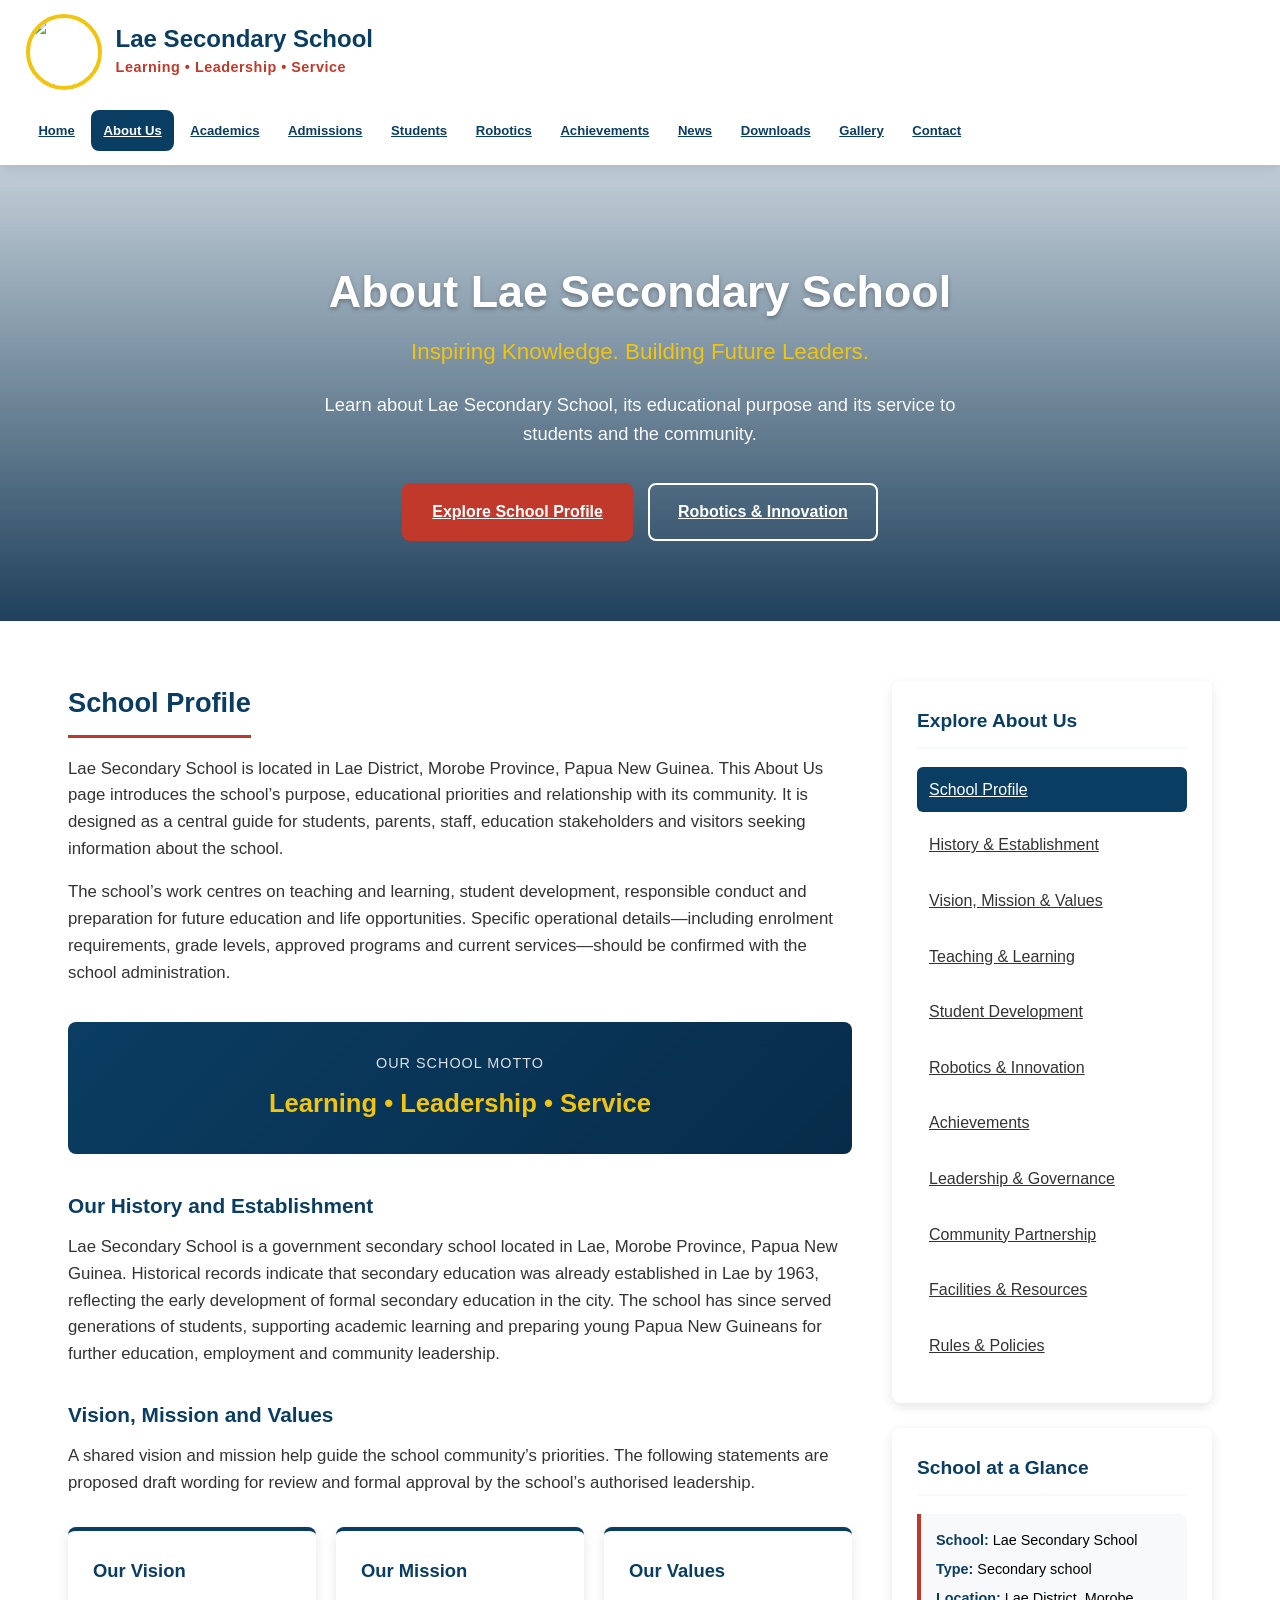
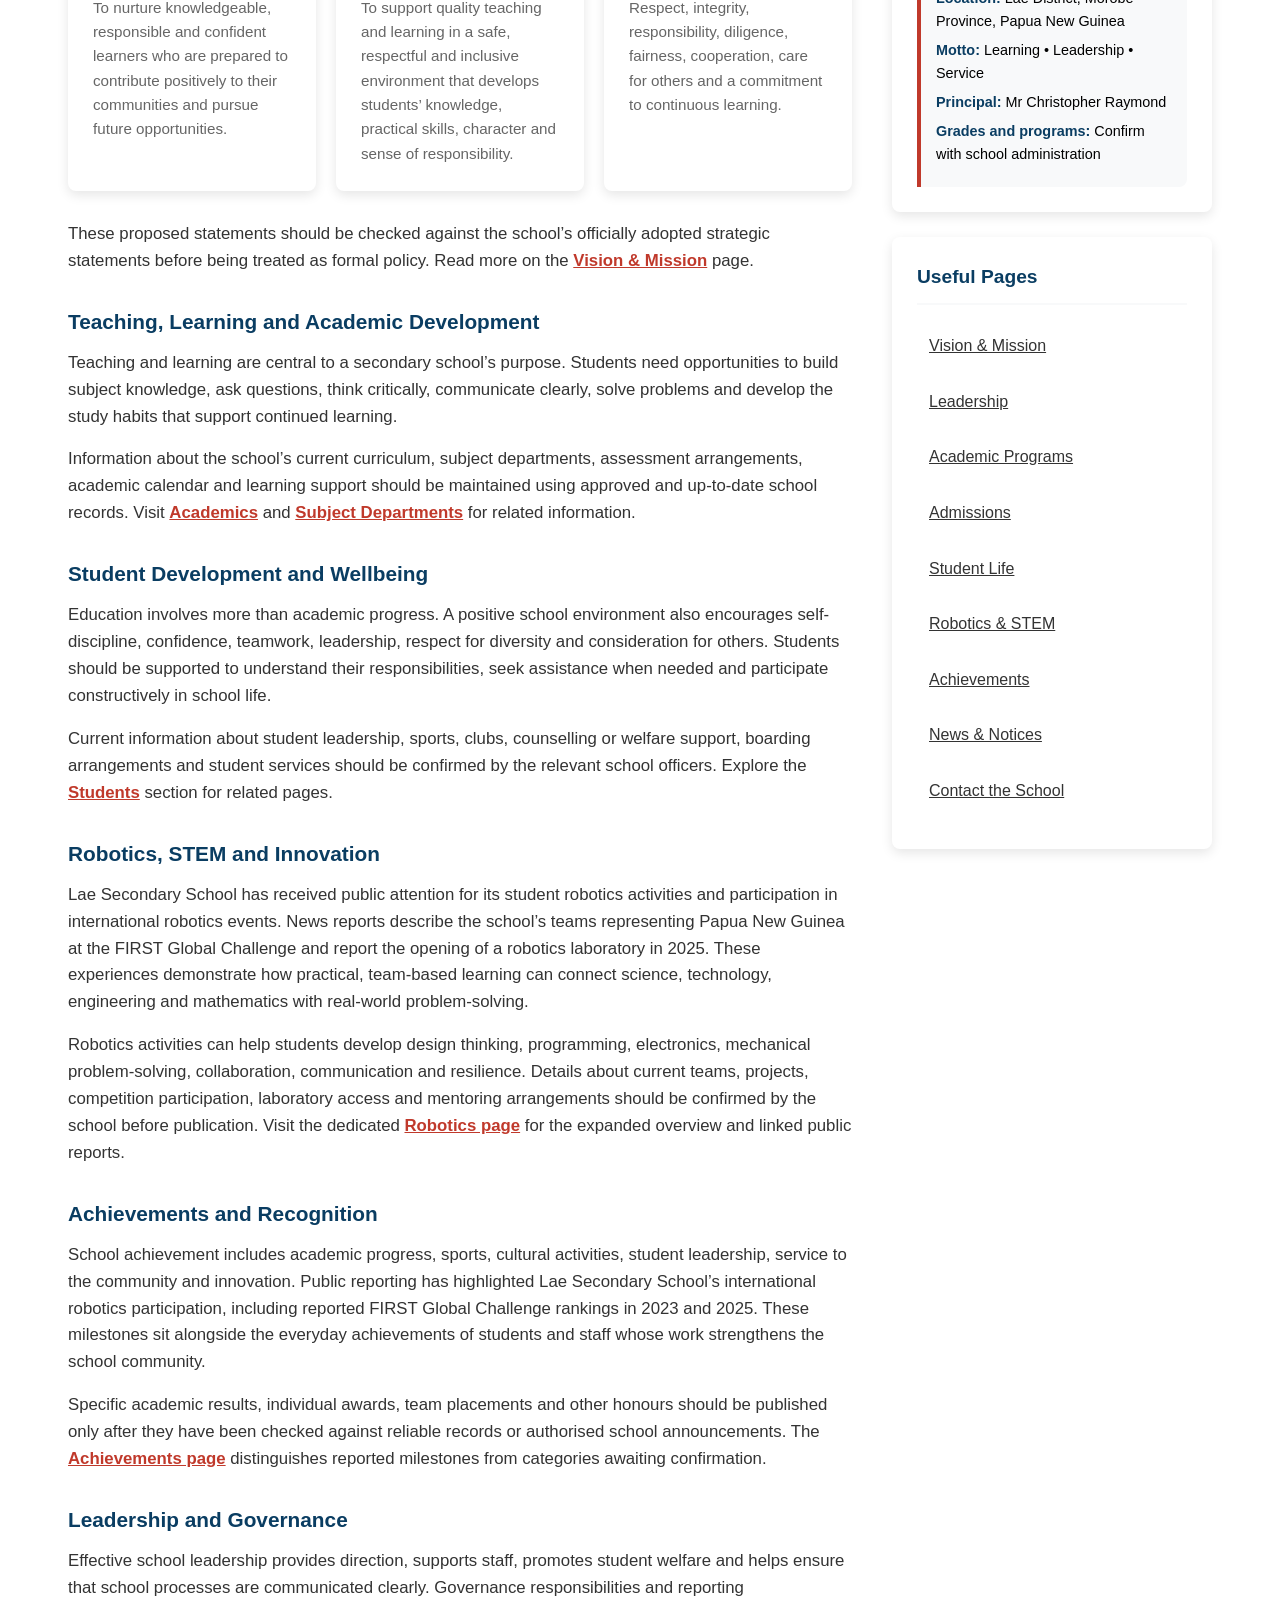
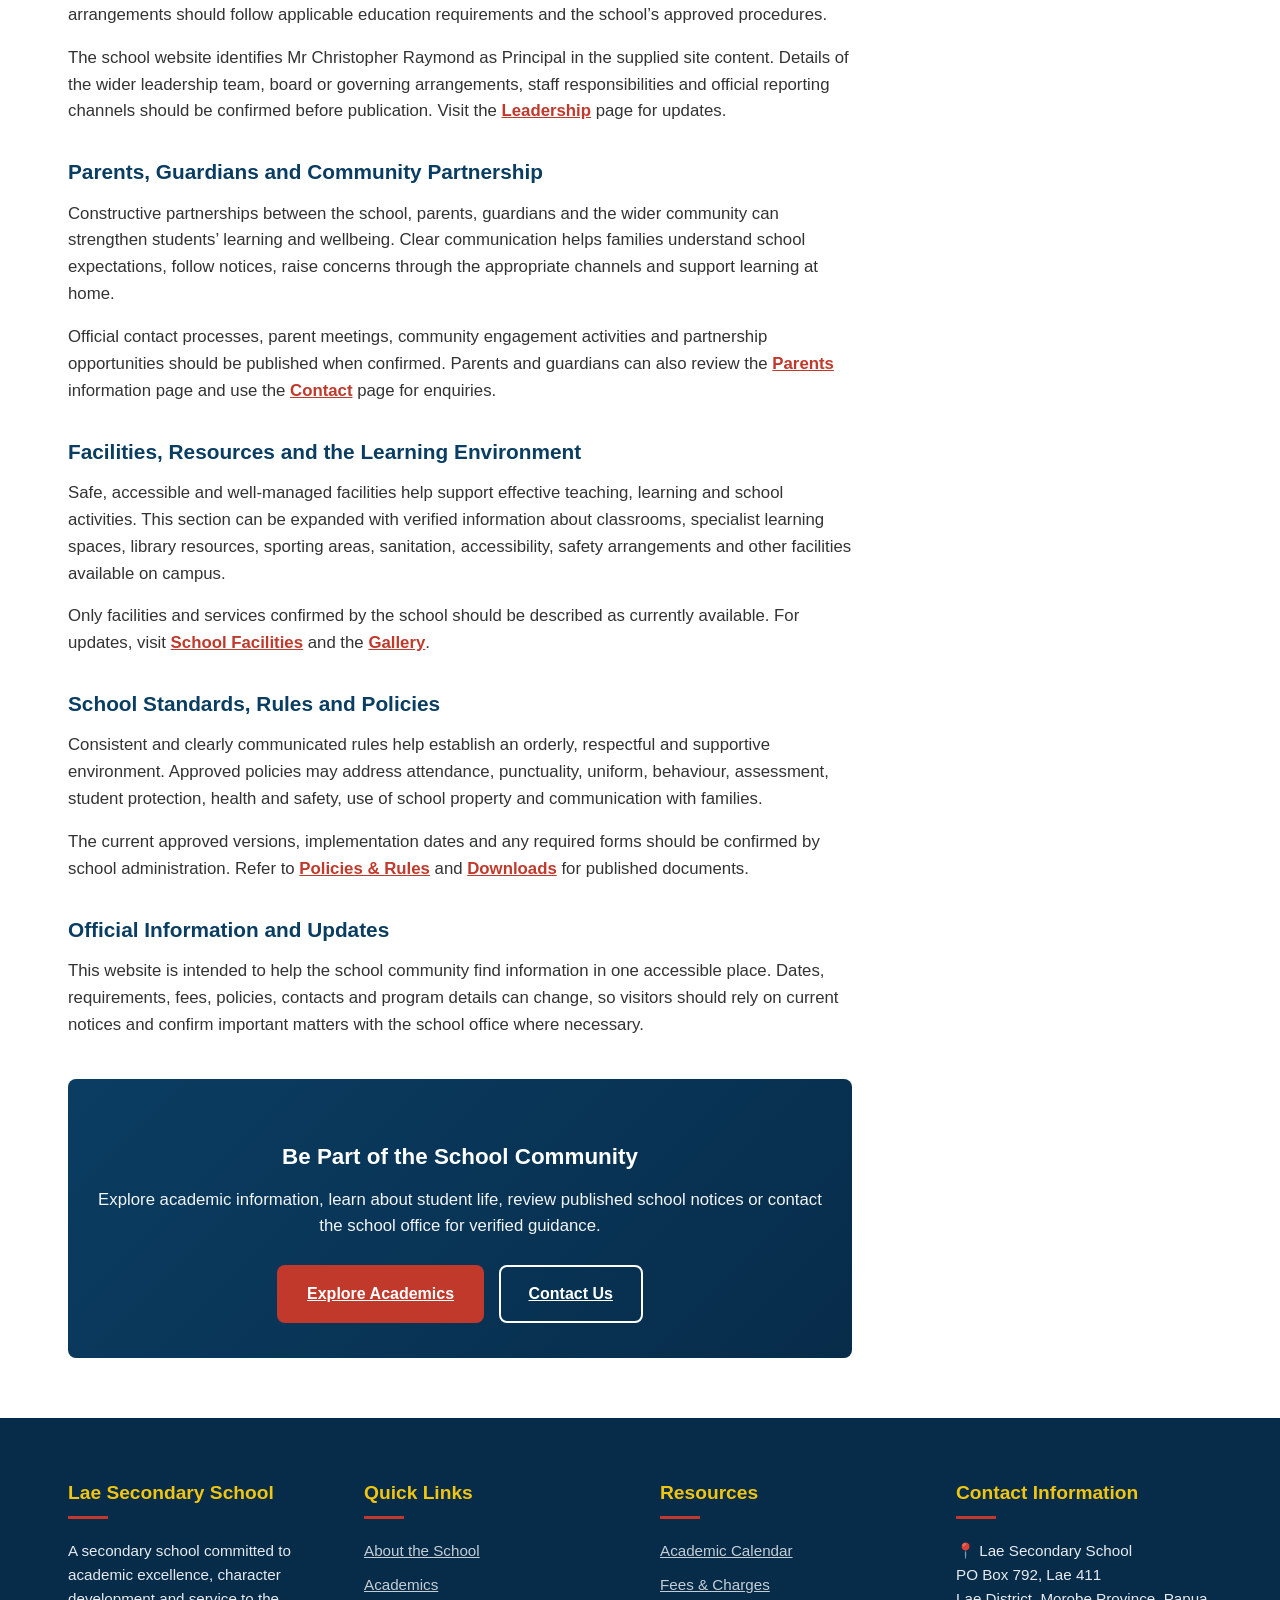
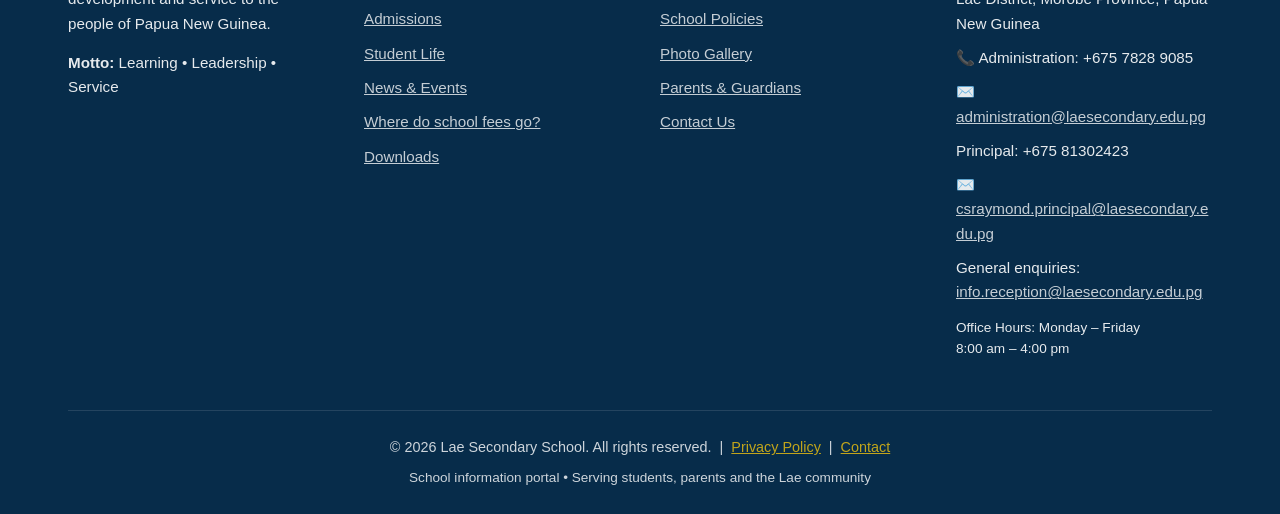
==== about.html @ d3fc158a "Add files via upload" ====
<!DOCTYPE html>
<html lang="en">
<head>
    <meta charset="UTF-8">
    <meta name="viewport" content="width=device-width, initial-scale=1.0">
    <meta name="description" content="Discover Lae Secondary School in Lae, Morobe Province, Papua New Guinea: its educational purpose, community, student development, robotics, achievements and future priorities.">
    <meta name="keywords" content="Lae Secondary School, school profile, Papua New Guinea, Morobe Province, robotics, STEM, achievements, education">
    <meta name="author" content="Lae Secondary School">
     <!-- Make the page fit Android phones and tablets -->
    

    <!-- Browser compatibility -->
    <meta http-equiv="X-UA-Compatible" content="IE=edge">

    <title>About Us | Lae Secondary School</title>
    
    <link rel="icon" href="images/school-logo.png" type="image/x-icon">
    
    <style>
        /* ===== CSS RESET & BASE ===== */
        * {
            margin: 0;
            padding: 0;
            box-sizing: border-box;
        }

        :root {
            --primary: #0a3d62;       /* Deep navy blue */
            --primary-dark: #072c4a;
            --secondary: #c0392b;     /* Strong red accent */
            --accent: #f1c40f;        /* Gold */
            --light: #f8f9fa;
            --dark: #1a1a1a;
            --text: #333333;
            --text-light: #666666;
            --white: #ffffff;
            --shadow: 0 4px 12px rgba(0, 0, 0, 0.1);
            --radius: 8px;
            --transition: all 0.3s ease;
        }
        
        
        
/* Make sizing predictable */
* {
    box-sizing: border-box;
}

/* Ensure the website fits the screen */
body {
    margin: 0;
    font-family: Arial, sans-serif;
    line-height: 1.6;
    width: 100%;
}

/* Make images fit their containers */
img {
    max-width: 100%;
    height: auto;
}

/* Make the main content responsive */
.container {
    width: 100%;
    max-width: 1200px;
    margin: 0 auto;
    padding: 0 20px;
}

/* Android phones and smaller screens */
@media screen and (max-width: 768px) {
    .container {
        padding: 0 15px;
    }

    h1 {
        font-size: 1.6rem;
    }

    .content-grid {
        grid-template-columns: 1fr;
    }

    img {
        max-width: 100%;
        height: auto;
    }
}

        .container {
            width: 100%;
            max-width: 1500px;
            margin: 0 auto;
            padding: 0 100px;
        }

        /* ===== HEADER ===== */
        .top-bar {
            background-color: var(--primary-dark);
            color: var(--white);
            font-size: 0.85rem;
            padding: 8px 0;
        }

        .top-bar .container {
            display: flex;
            justify-content: space-between;
            align-items: center;
            flex-wrap: wrap;
            gap: 10px;
        }

        .top-bar a {
            color: var(--white);
            opacity: 0.9;
        }

        .top-bar a:hover {
            opacity: 1;
            color: var(--accent);
        }

        .header {
            background-color: var(--white);
            box-shadow: var(--shadow);
            position: sticky;
            top: 0;
            z-index: 1000;
        }

        .header-main {
            display: flex;
            justify-content: space-between;
            align-items: center;
            padding: 15px 0;
            gap: 20px;
        }

        .logo-area {
            display: flex;
            align-items: center;
            gap: 20px;
        }

        .logo-placeholder {
            width: 90px;
            height: 70px;
            background: linear-gradient(100deg, var(--primary), var(--primary-light));
            border-radius: 80%;
            display: flex;
            align-items: center;
            justify-content: center;
            color: var(--white);
            font-weight: bold;
            font-size: 1.0rem;
            border: 4px solid var(--accent);
            flex-shrink: 5;
        }

        .school-identity h1 {
            font-size: 1.5rem;
            color: var(--primary);
            line-height: 1.2;
            margin-bottom: 2px;
        }

        .school-identity .motto {
            font-size: 0.9rem;
            color: var(--secondary);
            font-weight: 600;
            letter-spacing: 0.5px;
        }
        
        
                /* ===== LOGO ===== */  
        
        .logo-placeholder {
            width: 100px;
            height: 100px;
            display: flex;
            align-items: center;
            justify-content: center;
            flex-shrink: 0;
            overflow: hidden;
        }

        .school-logo {
            width: 100%;
            height: 100%;
            object-fit: contain;
            display: block;
        }


        /* ===== NAVIGATION ===== */
        .nav-toggle {
            display: none;
            background: none;
            border: none;
            font-size: 1.8rem;
            color: var(--primary);
            cursor: pointer;
        }

        .main-nav ul {
            display: flex;
            list-style: none;
            gap: 5px;
        }

        .main-nav > ul > li {
            position: relative;
        }

        .main-nav > ul > li > a {
            display: block;
            padding: 12px 16px;
            font-weight: 600;
            color: var(--primary);
            border-radius: var(--radius);
            font-size: 0.95rem;
        }

        .main-nav > ul > li > a:hover,
        .main-nav > ul > li > a.active {
            background-color: var(--primary);
            color: var(--white);
        }

        .main-nav .dropdown {
            position: absolute;
            top: 100%;
            left: 0;
            background: var(--white);
            min-width: 220px;
            box-shadow: var(--shadow);
            border-radius: var(--radius);
            opacity: 0;
            visibility: hidden;
            transform: translateY(10px);
            transition: var(--transition);
            z-index: 100;
        }

        .main-nav li:hover > .dropdown {
            opacity: 1;
            visibility: visible;
            transform: translateY(0);
        }

        .dropdown a {
            display: block;
            padding: 12px 18px;
            color: var(--text);
            border-bottom: 1px solid #eee;
            font-size: 0.9rem;
        }

        .dropdown a:hover {
            background-color: var(--light);
            color: var(--primary);
            padding-left: 24px;
        }

        /* ===== HERO SECTION ===== */
        .hero {
            background: linear-gradient(rgba(10, 61, 98, 0.25), rgba(7, 44, 74, 0.9)), 
                        url('images/about-hero.png') center/cover no-repeat;
            color: var(--white);
            padding: 100px 0 80px;
            text-align: center;
            position: relative;
            overflow: hidden; /* ensures safe area for children */
        }

        .hero-content {
            max-width: 850px;
            margin: 0 auto;
            position: relative;
            z-index: 2; /* so text & buttons are always above the fixed image */
        }

        .hero h2 {
            font-size: 2.8rem;
            margin-bottom: 15px;
            line-height: 1.2;
            text-shadow: 0 2px 4px rgba(0,0,0,0.3);
        }

        .hero .tagline {
            font-size: 1.4rem;
            margin-bottom: 20px;
            color: var(--accent);
            font-weight: 500;
        }
        .hero p {
            font-size: 1.15rem;
            margin-bottom: 35px;
            opacity: 0.95;
            max-width: 700px;
            margin-left: auto;
            margin-right: auto;
        }

        .hero-buttons {
            display: flex;
            gap: 15px;
            justify-content: center;
            flex-wrap: wrap;
        }

        .btn {
            display: inline-block;
            padding: 14px 28px;
            border-radius: var(--radius);
            font-weight: 600;
            font-size: 1rem;
            transition: var(--transition);
            border: 2px solid transparent;
        }

        .btn-primary {
            background-color: var(--secondary);
            color: var(--white);
        }

        .btn-primary:hover {
            background-color: #a93226;
            transform: translateY(-2px);
            box-shadow: 0 6px 15px rgba(192, 57, 43, 0.3);
        }


        .btn-outline {
            background-color: transparent;
            border-color: var(--white);
            color: var(--white);
        }

        .btn-outline:hover {
            background-color: var(--white);
            color: var(--primary);
        }


        /* ===== MAIN CONTENT ===== */
        .main-content {
            padding: 60px 0;
        }

        .content-grid {
            display: grid;
            grid-template-columns: 1fr 320px;
            gap: 40px;
            align-items: start;
        }

        .content-area h2 {
            color: var(--primary);
            font-size: 1.7rem;
            margin-bottom: 18px;
            padding-bottom: 10px;
            border-bottom: 3px solid var(--secondary);
            display: inline-block;
        }

        .content-area h3 {
            color: var(--primary);
            font-size: 1.3rem;
            margin: 30px 0 12px;
        }

        .content-area p {
            margin-bottom: 16px;
            color: var(--text);
            font-size: 1.05rem;
        }

        .content-area ul {
            margin: 15px 0 20px 25px;
        }

        .content-area li {
            margin-bottom: 8px;
            color: var(--text);
        }

        /* Identity Cards */
        .identity-grid {
            display: grid;
            grid-template-columns: repeat(auto-fit, minmax(240px, 1fr));
            gap: 20px;
            margin: 30px 0;
        }

        .identity-card {
            background: var(--white);
            border-radius: var(--radius);
            padding: 25px;
            box-shadow: var(--shadow);
            border-top: 4px solid var(--primary);
            transition: var(--transition);
        }

        .identity-card:hover {
            transform: translateY(-5px);
            box-shadow: 0 8px 20px rgba(0,0,0,0.12);
        }

        .identity-card h4 {
            color: var(--primary);
            font-size: 1.15rem;
            margin-bottom: 10px;
        }

        .identity-card p {
            font-size: 0.95rem;
            color: var(--text-light);
            margin-bottom: 0;
        }

        /* Motto Banner */
        .motto-banner {
            background: linear-gradient(135deg, var(--primary), var(--primary-dark));
            color: var(--white);
            padding: 30px;
            border-radius: var(--radius);
            text-align: center;
            margin: 35px 0;
        }

        .motto-banner .label {
            font-size: 0.9rem;
            opacity: 0.85;
            margin-bottom: 8px;
            text-transform: uppercase;
            letter-spacing: 1px;
        }

        .motto-banner .motto-text {
            font-size: 1.6rem;
            font-weight: 700;
            color: var(--accent);
        }

        /* Sidebar */
        .sidebar {
            position: sticky;
            top: 120px;
        }

        .sidebar-card {
            background: var(--white);
            border-radius: var(--radius);
            padding: 25px;
            box-shadow: var(--shadow);
            margin-bottom: 25px;
        }

        .sidebar-card h3 {
            color: var(--primary);
            font-size: 1.2rem;
            margin-bottom: 18px;
            padding-bottom: 10px;
            border-bottom: 2px solid var(--light);
        }

        .sidebar-card ul {
            list-style: none;
        }

        .sidebar-card li {
            margin-bottom: 10px;
        }

        .sidebar-card a {
            display: block;
            padding: 10px 12px;
            border-radius: 6px;
            color: var(--text);
            font-weight: 500;
            transition: var(--transition);
        }

        .sidebar-card a:hover,
        .sidebar-card a.active {
            background-color: var(--primary);
            color: var(--white);
        }

        .quick-info {
            background: var(--light);
            border-left: 4px solid var(--secondary);
            padding: 15px;
            margin-top: 15px;
            border-radius: 0 var(--radius) var(--radius) 0;
        }

        .quick-info p {
            font-size: 0.9rem;
            margin-bottom: 6px;
        }

        .quick-info strong {
            color: var(--primary);
        }

        /* CTA Box */
        .cta-box {
            background: linear-gradient(135deg, var(--primary), var(--primary-dark));
            color: var(--white);
            padding: 30px;
            border-radius: var(--radius);
            text-align: center;
            margin-top: 40px;
        }

        .cta-box h3 {
            color: var(--white);
            margin-bottom: 12px;
            font-size: 1.4rem;
        }

        .cta-box p {
            opacity: 0.95;
            color: white;
            margin-bottom: 20px;
        }



 /* ===== FOOTER ===== */
        .footer {
            background-color: var(--primary-dark);
            color: var(--white);
            padding: 60px 0 25px;
        }

        .footer-grid {
            display: grid;
            grid-template-columns: repeat(auto-fit, minmax(220px, 1fr));
            gap: 40px;
            margin-bottom: 40px;
        }

        .footer-col h3 {
            font-size: 1.2rem;
            margin-bottom: 20px;
            color: var(--accent);
            position: relative;
            padding-bottom: 10px;
        }

        .footer-col h3::after {
            content: '';
            position: absolute;
            left: 0;
            bottom: 0;
            width: 40px;
            height: 3px;
            background-color: var(--secondary);
        }

        .footer-col p, .footer-col li {
            font-size: 0.95rem;
            opacity: 0.9;
            margin-bottom: 10px;
        }

        .footer-col ul {
            list-style: none;
        }

        .footer-col a {
            color: var(--white);
            opacity: 0.85;
        }

        .footer-col a:hover {
            opacity: 1;
            color: var(--accent);
            padding-left: 5px;
        }

        .footer-bottom {
            border-top: 1px solid rgba(255,255,255,0.15);
            padding-top: 25px;
            text-align: center;
            font-size: 0.9rem;
            opacity: 0.8;
        }

        .footer-bottom a {
            color: var(--accent);
        }

        /* ===== RESPONSIVE ===== */
        @media (max-width: 992px) {
            .announcements-grid {
                grid-template-columns: 1fr;
            }

            .principal-content {
                grid-template-columns: 1fr;
                text-align: center;
            }

            .principal-photo {
                margin-bottom: 20px;
            }
        }

@media (max-width: 768px) {
            .nav-toggle {
                display: block;
            }

            .main-nav {
                display: none;
                width: 100%;
                position: absolute;
                top: 100%;
                left: 0;
                background: var(--white);
                padding: 15px;
            }

            .main-nav.active {
                display: block;
            }

            .main-nav ul {
                flex-direction: column;
                gap: 0;
            }

            .main-nav > ul > li > a {
                padding: 14px 15px;
                border-bottom: 1px solid #eee;
            }

            .main-nav .dropdown {
                position: static;
                opacity: 1;
                visibility: visible;
                transform: none;
                box-shadow: none;
                display: none;
                background: #f8f9fa;
            }

            .main-nav li.open > .dropdown {
                display: block;
            }

            .header-main {
                flex-wrap: wrap;
            }

            .hero h2 {
                font-size: 2rem;
            }

            .hero .tagline {
                font-size: 1.15rem;
            }

            .school-identity h1 {
                font-size: 1.2rem;
            }
        }

        @media (max-width: 480px) {
            .hero {
                padding: 70px 0 50px;
            }

            .hero h2 {
                font-size: 1.7rem;
            }

            .btn {
                width: 100%;
                text-align: center;
            }

            .logo-placeholder {
                width: 55px;
                height: 55px;
                font-size: 1.1rem;
            }
        }


        /* ===== RESPONSIVE LAYOUT REFINEMENTS ===== */

        .container {
            width: min(100%, 1200px);
            max-width: 1200px;
            padding-left: clamp(14px, 3vw, 28px);
            padding-right: clamp(14px, 3vw, 28px);
        }
        .header-main {
            width: min(100%, 1500px);
            margin: 0 auto;
            padding: 14px clamp(14px, 2vw, 28px);
            flex-wrap: wrap;
            align-items: center;
            position: relative;
        }
        .logo-area {
            min-width: 0;
            flex: 0 1 auto;
            gap: 14px;
        }
        .logo-placeholder {
            width: 76px;
            height: 76px;
            border-radius: 50%;
            flex: 0 0 76px;
        }
        .school-logo {
            width: 100%;
            height: 100%;
            object-fit: contain;
        }
        .school-identity {
            min-width: 0;
        }
        .school-identity h1 {
            font-size: clamp(1.15rem, 2vw, 1.5rem);
            overflow-wrap: normal;
        }
        .main-nav {
            min-width: 0;
            max-width: 100%;
        }
        .main-nav > ul {
            display: flex;
            flex-wrap: wrap;
            justify-content: flex-end;
            align-items: center;
            gap: 3px;
        }
        .main-nav > ul > li > a {
            padding: 10px clamp(8px, 1vw, 13px);
            font-size: clamp(.82rem, .95vw, .95rem);
            white-space: normal;
            text-align: center;
        }
        .main-nav .dropdown {
            min-width: 210px;
            max-width: min(280px, 90vw);
        }
        .dropdown a {
            overflow-wrap: break-word;
        }
        .hero h2 {
            font-size: clamp(1.75rem, 4vw, 2.8rem);
        }
        .hero .tagline {
            font-size: clamp(1.05rem, 2.2vw, 1.4rem);
        }
        .announcements-grid {
            min-width: 0;
            grid-template-columns: minmax(0, 2fr) minmax(260px, 1fr);
        }
        .news-card, .sidebar-notices, .feature-card, .notice-item,
        .principal-content, .footer-col {
            min-width: 0;
        }
        .principal-teaser .principal-content {
            width: 100%;
            height: auto;
            padding: clamp(22px, 4vw, 40px);
        }
        .principal-teaser .principal-placeholder {
            width: clamp(170px, 24vw, 280px);
            height: clamp(170px, 24vw, 280px);
            max-width: 80vw;
            max-height: 80vw;
        }
        .principal-teaser .principal-text p {
            font-style: normal;
            line-height: 1.75;
        }
        .footer-grid {
            grid-template-columns: repeat(auto-fit, minmax(min(100%, 230px), 1fr));
            gap: clamp(24px, 4vw, 40px);
        }
        .footer a, .top-bar a {
            overflow-wrap: anywhere;
        }
        @media (max-width: 1100px) {
            .header-main {
                justify-content: space-between;
            }
            .main-nav {
                flex: 1 0 100%;
                width: 100%;
            }
            .main-nav > ul {
                justify-content: center;
            }
            .announcements-grid {
                grid-template-columns: minmax(0, 1fr);
            }
        }
        @media (max-width: 768px) {
            .top-bar .container {
                justify-content: center;
                text-align: center;
            }
            .header-main {
                flex-wrap: wrap;
                gap: 10px;
            }
            .logo-area {
                flex: 1 1 auto;
                max-width: calc(100% - 54px);
            }
            .logo-placeholder {
                width: 58px;
                height: 58px;
                flex-basis: 58px;
            }
            .school-identity h1 {
                font-size: clamp(1rem, 4vw, 1.25rem);
            }
            .school-identity .motto {
                font-size: .78rem;
                letter-spacing: .2px;
            }
            .nav-toggle {
                display: inline-flex;
                align-items: center;
                justify-content: center;
                min-width: 44px;
                min-height: 44px;
                padding: 6px 10px;
                border: 1px solid #d8e0e8;
                border-radius: 8px;
                background: #fff;
                flex: 0 0 auto;
            }
            .main-nav {
                display: none;
                position: static;
                flex: 1 0 100%;
                width: 100%;
                max-width: 100%;
                padding: 8px 0 0;
                box-shadow: none;
                background: transparent;
            }
            .main-nav.active {
                display: block;
            }
            .main-nav > ul {
                display: flex;
                flex-direction: column;
                align-items: stretch;
                gap: 3px;
                width: 100%;
            }
            .main-nav > ul > li {
                width: 100%;
            }
            .main-nav > ul > li > a {
                width: 100%;
                text-align: left;
                padding: 12px 14px;
                font-size: .96rem;
                border-radius: 6px;
            }
            .main-nav .dropdown {
                position: static;
                display: none;
                width: 100%;
                min-width: 0;
                max-width: 100%;
                opacity: 1;
                visibility: visible;
                transform: none;
                box-shadow: none;
                border-radius: 6px;
                margin: 2px 0 8px;
                padding-left: 12px;
                overflow: visible;
            }
            .main-nav li.open > .dropdown {
                display: block;
            }
            .dropdown a {
                padding: 10px 14px;
                white-space: normal;
            }
            .hero {
                padding: 64px 0 52px;
            }
            .hero p {
                font-size: 1rem;
            }
            .features, .announcements, .principal-teaser {
                padding: 48px 0;
            }
            .features-grid {
                grid-template-columns: repeat(auto-fit, minmax(min(100%, 230px), 1fr));
            }
            .principal-teaser .principal-content {
                gap: 22px;
            }
            .cta {
                padding: 46px 0;
            }
            .footer {
                padding: 44px 0 22px;
            }
        }
        @media (max-width: 480px) {
            .container {
                padding-left: 14px;
                padding-right: 14px;
            }
            .top-bar {
                font-size: .78rem;
            }
            .top-bar .container > div {
                max-width: 100%;
            }
            .school-identity h1 {
                font-size: 1rem;
            }
            .school-identity .motto {
                font-size: .72rem;
            }
            .hero h2 {
                font-size: 1.75rem;
            }
            .hero-buttons {
                flex-direction: column;
                align-items: stretch;
            }
            .hero-buttons .btn {
                width: 100%;
                text-align: center;
            }
            .section-title h2, .cta h2 {
                font-size: 1.65rem;
            }
            .news-content {
                padding: 20px;
            }
            .principal-teaser .principal-content {
                padding: 20px 16px;
            }
            .principal-teaser .principal-placeholder {
                width: min(220px, 68vw);
                height: min(220px, 68vw);
            }
            .footer-grid {
                grid-template-columns: 1fr;
            }
        }
        @media (prefers-reduced-motion: reduce) {
            *, *::before, *::after {
                scroll-behavior: auto !important;
                transition-duration: .01ms !important;
                animation-duration: .01ms !important;
                animation-iteration-count: 1 !important;
            }
        }


        /* About page refinements */
        .content-area h3[id] { scroll-margin-top: 125px; }
        .content-area a { overflow-wrap: anywhere; }
        .content-area .identity-card { min-width: 0; }
        .content-area .cta-box .btn { margin: 5px; }
        @media (max-width: 768px) {
            .content-grid { grid-template-columns: minmax(0, 1fr); }
            .sidebar { position: static; }
            .content-area h2 { font-size: 1.5rem; }
            .content-area p { font-size: 1rem; }
        }
    </style>
</head>
<body>



    <!-- HEADER -->
    <header class="header">
        <div class="header-main">
            <div class="logo-area">
                <div class="logo-placeholder">
                    <img src="images/school-logo.png"
                         alt="Lae Secondary School Logo"
                         class="school-logo">
                </div>

                <div class="school-identity">
                    <h1>Lae Secondary School</h1>
                    <div class="motto">Learning • Leadership • Service</div>
                </div>
            </div>

            <button class="nav-toggle" aria-label="Toggle navigation" onclick="toggleNav()">☰</button>

            <nav class="main-nav" id="mainNav">
                <ul>
                    <li><a href="index.html">Home</a></li>
                    <li>
                        <a href="about.html" class="active">About Us</a>
                        <div class="dropdown">
                            <a href="about.html">School Profile</a>
                            <a href="vision-mission.html">Vision & Mission</a>
                            <a href="leadership.html">Leadership</a>
                            <a href="policies.html">Policies & Rules</a>
                        </div>
                    </li>
                    <li>
                        <a href="academics.html">Academics</a>
                        <div class="dropdown">
                            <a href="academics.html">Programs Overview</a>
                            <a href="departments.html">Subject Departments</a>
                            <a href="academic-calendar.html">Academic Calendar</a>
                            <a href="timetable.html">Timetables</a>
                        </div>
                    </li>
                    <li>
                        <a href="admissions.html">Admissions</a>
                        <div class="dropdown">
                            <a href="admissions.html">How to Apply</a>
                            <a href="application.html">Application Form</a>
                            <a href="fees.html">Fees & Charges</a>
                        </div>
                    </li>
                    <li>
                        <a href="students.html">Students</a>
                        <div class="dropdown">
                            <a href="students.html">Student Life</a>
                            <a href="student-leadership.html">Student Leadership</a>
                            <a href="sports.html">Sports & Clubs</a>
                            <a href="boarding.html">Boarding</a>
                        </div>
                    </li>
                    <li><a href="robotics.html">Robotics</a></li>
                    <li><a href="achievements.html">Achievements</a></li>
                    <li><a href="news.html">News</a></li>
                    <li><a href="downloads.html">Downloads</a></li>
                    <li><a href="gallery.html">Gallery</a></li>
                    <li><a href="contact.html">Contact</a></li>
                </ul>
            </nav>
        </div>
    </header>
    
    
        <!-- HERO SECTION -->
    <section class="hero">
        <div class="container">
            <div class="hero-content">
                <h2>About Lae Secondary School</h2>
                <div class="tagline">Inspiring Knowledge. Building Future Leaders.</div>
                <p>
                    Learn about Lae Secondary School, its educational purpose and its service to students and the community.
                </p>
                <div class="hero-buttons">
                    <a href="profile.html" class="btn btn-primary">Explore School Profile</a>
                    <a href="laesecondary-robotics.html" class="btn btn-outline">Robotics &amp; Innovation</a>
                </div>
            </div>
        </div>
    </section>


    <!-- MAIN CONTENT -->
    <section class="main-content" id="school-profile">
        <div class="container">
            <div class="content-grid">
                <div class="content-area">
                    <h2>School Profile</h2>
                    <p>Lae Secondary School is located in Lae District, Morobe Province, Papua New Guinea. This About Us page introduces the school’s purpose, educational priorities and relationship with its community. It is designed as a central guide for students, parents, staff, education stakeholders and visitors seeking information about the school.</p>
                    <p>The school’s work centres on teaching and learning, student development, responsible conduct and preparation for future education and life opportunities. Specific operational details—including enrolment requirements, grade levels, approved programs and current services—should be confirmed with the school administration.</p>

                    <div class="motto-banner">
                        <div class="label">Our School Motto</div>
                        <div class="motto-text">Learning • Leadership • Service</div>
                    </div>

                    <h3 id="history">Our History and Establishment</h3>
                    <p>Lae Secondary School is a government secondary school located in Lae, Morobe Province, Papua New Guinea. Historical records indicate that secondary education was already established in Lae by 1963, reflecting the early development of formal secondary education in the city. The school has since served generations of students, supporting academic learning and preparing young Papua New Guineans for further education, employment and community leadership.</p>

                    <h3 id="vision">Vision, Mission and Values</h3>
                    <p>A shared vision and mission help guide the school community’s priorities. The following statements are proposed draft wording for review and formal approval by the school’s authorised leadership.</p>
                    <div class="identity-grid">
                        <div class="identity-card">
                            <h4>Our Vision</h4>
                            <p>To nurture knowledgeable, responsible and confident learners who are prepared to contribute positively to their communities and pursue future opportunities.</p>
                        </div>
                        <div class="identity-card">
                            <h4>Our Mission</h4>
                            <p>To support quality teaching and learning in a safe, respectful and inclusive environment that develops students’ knowledge, practical skills, character and sense of responsibility.</p>
                        </div>
                        <div class="identity-card">
                            <h4>Our Values</h4>
                            <p>Respect, integrity, responsibility, diligence, fairness, cooperation, care for others and a commitment to continuous learning.</p>
                        </div>
                    </div>
                    <p>These proposed statements should be checked against the school’s officially adopted strategic statements before being treated as formal policy. Read more on the <a href="vision-mission.html" style="color:var(--secondary);font-weight:600;">Vision &amp; Mission</a> page.</p>

                    <h3 id="learning">Teaching, Learning and Academic Development</h3>
                    <p>Teaching and learning are central to a secondary school’s purpose. Students need opportunities to build subject knowledge, ask questions, think critically, communicate clearly, solve problems and develop the study habits that support continued learning.</p>
                    <p>Information about the school’s current curriculum, subject departments, assessment arrangements, academic calendar and learning support should be maintained using approved and up-to-date school records. Visit <a href="academics.html" style="color:var(--secondary);font-weight:600;">Academics</a> and <a href="departments.html" style="color:var(--secondary);font-weight:600;">Subject Departments</a> for related information.</p>

                    <h3 id="students">Student Development and Wellbeing</h3>
                    <p>Education involves more than academic progress. A positive school environment also encourages self-discipline, confidence, teamwork, leadership, respect for diversity and consideration for others. Students should be supported to understand their responsibilities, seek assistance when needed and participate constructively in school life.</p>
                    <p>Current information about student leadership, sports, clubs, counselling or welfare support, boarding arrangements and student services should be confirmed by the relevant school officers. Explore the <a href="students.html" style="color:var(--secondary);font-weight:600;">Students</a> section for related pages.</p>

                    <h3 id="innovation">Robotics, STEM and Innovation</h3>
                    <p>Lae Secondary School has received public attention for its student robotics activities and participation in international robotics events. News reports describe the school’s teams representing Papua New Guinea at the FIRST Global Challenge and report the opening of a robotics laboratory in 2025. These experiences demonstrate how practical, team-based learning can connect science, technology, engineering and mathematics with real-world problem-solving.</p>
                    <p>Robotics activities can help students develop design thinking, programming, electronics, mechanical problem-solving, collaboration, communication and resilience. Details about current teams, projects, competition participation, laboratory access and mentoring arrangements should be confirmed by the school before publication. Visit the dedicated <a href="robotics.html" style="color:var(--secondary);font-weight:600;">Robotics page</a> for the expanded overview and linked public reports.</p>

                    <h3 id="achievements">Achievements and Recognition</h3>
                    <p>School achievement includes academic progress, sports, cultural activities, student leadership, service to the community and innovation. Public reporting has highlighted Lae Secondary School’s international robotics participation, including reported FIRST Global Challenge rankings in 2023 and 2025. These milestones sit alongside the everyday achievements of students and staff whose work strengthens the school community.</p>
                    <p>Specific academic results, individual awards, team placements and other honours should be published only after they have been checked against reliable records or authorised school announcements. The <a href="achievements.html" style="color:var(--secondary);font-weight:600;">Achievements page</a> distinguishes reported milestones from categories awaiting confirmation.</p>

                    <h3 id="leadership">Leadership and Governance</h3>
                    <p>Effective school leadership provides direction, supports staff, promotes student welfare and helps ensure that school processes are communicated clearly. Governance responsibilities and reporting arrangements should follow applicable education requirements and the school’s approved procedures.</p>
                    <p>The school website identifies Mr Christopher Raymond as Principal in the supplied site content. Details of the wider leadership team, board or governing arrangements, staff responsibilities and official reporting channels should be confirmed before publication. Visit the <a href="leadership.html" style="color:var(--secondary);font-weight:600;">Leadership</a> page for updates.</p>

                    <h3 id="community">Parents, Guardians and Community Partnership</h3>
                    <p>Constructive partnerships between the school, parents, guardians and the wider community can strengthen students’ learning and wellbeing. Clear communication helps families understand school expectations, follow notices, raise concerns through the appropriate channels and support learning at home.</p>
                    <p>Official contact processes, parent meetings, community engagement activities and partnership opportunities should be published when confirmed. Parents and guardians can also review the <a href="parents.html" style="color:var(--secondary);font-weight:600;">Parents</a> information page and use the <a href="contact.html" style="color:var(--secondary);font-weight:600;">Contact</a> page for enquiries.</p>

                    <h3 id="facilities">Facilities, Resources and the Learning Environment</h3>
                    <p>Safe, accessible and well-managed facilities help support effective teaching, learning and school activities. This section can be expanded with verified information about classrooms, specialist learning spaces, library resources, sporting areas, sanitation, accessibility, safety arrangements and other facilities available on campus.</p>
                    <p>Only facilities and services confirmed by the school should be described as currently available. For updates, visit <a href="facilities.html" style="color:var(--secondary);font-weight:600;">School Facilities</a> and the <a href="gallery.html" style="color:var(--secondary);font-weight:600;">Gallery</a>.</p>

                    <h3 id="policies">School Standards, Rules and Policies</h3>
                    <p>Consistent and clearly communicated rules help establish an orderly, respectful and supportive environment. Approved policies may address attendance, punctuality, uniform, behaviour, assessment, student protection, health and safety, use of school property and communication with families.</p>
                    <p>The current approved versions, implementation dates and any required forms should be confirmed by school administration. Refer to <a href="policies.html" style="color:var(--secondary);font-weight:600;">Policies &amp; Rules</a> and <a href="downloads.html" style="color:var(--secondary);font-weight:600;">Downloads</a> for published documents.</p>

                    <h3 id="information">Official Information and Updates</h3>
                    <p>This website is intended to help the school community find information in one accessible place. Dates, requirements, fees, policies, contacts and program details can change, so visitors should rely on current notices and confirm important matters with the school office where necessary.</p>

                    <div class="cta-box">
                        <h3>Be Part of the School Community</h3>
                        <p>Explore academic information, learn about student life, review published school notices or contact the school office for verified guidance.</p>
                        <a href="academics.html" class="btn btn-primary">Explore Academics</a>
                        <a href="contact.html" class="btn btn-outline">Contact Us</a>
                    </div>
                </div>

                <aside class="sidebar">
                    <div class="sidebar-card">
                        <h3>Explore About Us</h3>
                        <ul>
                            <li><a href="profile.html" class="active">School Profile</a></li>
                            <li><a href="history.html">History &amp; Establishment</a></li>
                            <li><a href="vision-mission.html">Vision, Mission &amp; Values</a></li>
                            <li><a href="learning.html">Teaching &amp; Learning</a></li>
                            <li><a href="students.html">Student Development</a></li>
                            <li><a href="laesecondary-robotics.html">Robotics &amp; Innovation</a></li>
                            <li><a href="achievements.html">Achievements</a></li>
                            <li><a href="leadership.html">Leadership &amp; Governance</a></li>
                            <li><a href="community.html">Community Partnership</a></li>
                            <li><a href="facilities.html">Facilities &amp; Resources</a></li>
                            <li><a href="policies.html">Rules &amp; Policies</a></li>
                        </ul>
                    </div>
                    <div class="sidebar-card">
                        <h3>School at a Glance</h3>
                        <div class="quick-info">
                            <p><strong>School:</strong> Lae Secondary School</p>
                            <p><strong>Type:</strong> Secondary school</p>
                            <p><strong>Location:</strong> Lae District, Morobe Province, Papua New Guinea</p>
                            <p><strong>Motto:</strong> Learning • Leadership • Service</p>
                            <p><strong>Principal:</strong> Mr Christopher Raymond </p>
                            <p><strong>Grades and programs:</strong> Confirm with school administration</p>
                        </div>
                    </div>
                    <div class="sidebar-card">
                        <h3>Useful Pages</h3>
                        <ul>
                            <li><a href="vision-mission.html">Vision &amp; Mission</a></li>
                            <li><a href="leadership.html">Leadership</a></li>
                            <li><a href="academics.html">Academic Programs</a></li>
                            <li><a href="admissions.html">Admissions</a></li>
                            <li><a href="students.html">Student Life</a></li>
                            <li><a href="robotics.html">Robotics &amp; STEM</a></li>
                            <li><a href="achievements.html">Achievements</a></li>
                            <li><a href="news.html">News &amp; Notices</a></li>
                            <li><a href="contact.html">Contact the School</a></li>
                        </ul>
                    </div>
                </aside>
            </div>
        </div>
    </section>

    <!-- FOOTER -->
    <footer class="footer">
        <div class="container">
            <div class="footer-grid">
                <div class="footer-col">
                    <h3>Lae Secondary School</h3>
                    <p>
                        A secondary school committed to academic excellence, 
                        character development and service to the people of Papua New Guinea.
                    </p>
                    <p style="margin-top:15px;">
                        <strong>Motto:</strong> Learning • Leadership • Service
                    </p>
                </div>

                <div class="footer-col">
                    <h3>Quick Links</h3>
                    <ul>
                        <li><a href="about.html">About the School</a></li>
                        <li><a href="academics.html">Academics</a></li>
                        <li><a href="admissions.html">Admissions</a></li>
                        <li><a href="students.html">Student Life</a></li>
                        <li><a href="news.html">News & Events</a></li>
                        <li><a href="school-fee-purpose.html">Where do school fees go?</a></li>
                        <li><a href="downloads.html">Downloads</a></li>
                    </ul>
                </div>

                <div class="footer-col">
                    <h3>Resources</h3>
                    <ul>
                        <li><a href="academic-calendar.html">Academic Calendar</a></li>
                        <li><a href="fees.html">Fees & Charges</a></li>
                        <li><a href="policies.html">School Policies</a></li>
                        <li><a href="gallery.html">Photo Gallery</a></li>
                        <li><a href="parents.html">Parents & Guardians</a></li>
                        <li><a href="contact.html">Contact Us</a></li>
                    </ul>
                </div>

                <div class="footer-col">
                    <h3>Contact Information</h3>
                    <p>📍 Lae Secondary School<br>
                       PO Box 792, Lae 411<br>
                       Lae District, Morobe Province, Papua New Guinea</p>
                    <p>📞 Administration: +675 7828 9085</p>
                    <p>✉️ <a href="mailto:administration@laesecondary.edu.pg">administration@laesecondary.edu.pg</a></p>
                    <p>Principal: +675 81302423</p>
                    <p>✉️ <a href="mailto:csraymond.principal@laesecondary.edu.pg">csraymond.principal@laesecondary.edu.pg</a></p>
                    <p>General enquiries: <a href="mailto:info.reception@laesecondary.edu.pg">info.reception@laesecondary.edu.pg</a></p>
                    <p style="margin-top:12px; font-size:0.85rem;">
                        Office Hours: Monday – Friday<br>
                        8:00 am – 4:00 pm
                    </p>
                </div>
            </div>

            <div class="footer-bottom">
                <p>
                    &copy; 2026 Lae Secondary School. All rights reserved. &nbsp;|&nbsp;
                    <a href="policies.html">Privacy Policy</a> &nbsp;|&nbsp;
                    <a href="contact.html">Contact</a>
                </p>
                <p style="margin-top:8px; font-size:0.85rem;">
                    School information portal • Serving students, parents and the Lae community
                </p>
            </div>
        </div>
    </footer>

    <script>
        // Mobile navigation toggle
        function toggleNav() {
            const nav = document.getElementById('mainNav');
            nav.classList.toggle('active');
        }

        // Simple dropdown support for mobile
        document.querySelectorAll('.main-nav > ul > li').forEach(item => {
            item.addEventListener('click', function(e) {
                if (window.innerWidth <= 768 && this.querySelector('.dropdown')) {
                    e.preventDefault();
                    this.classList.toggle('open');
                }
            });
        });

        // Close mobile nav when clicking outside
        document.addEventListener('click', function(e) {
            const nav = document.getElementById('mainNav');
            const toggle = document.querySelector('.nav-toggle');
            if (!nav.contains(e.target) && !toggle.contains(e.target)) {
                nav.classList.remove('active');
            }
        });
    </script>
</body>
</html>
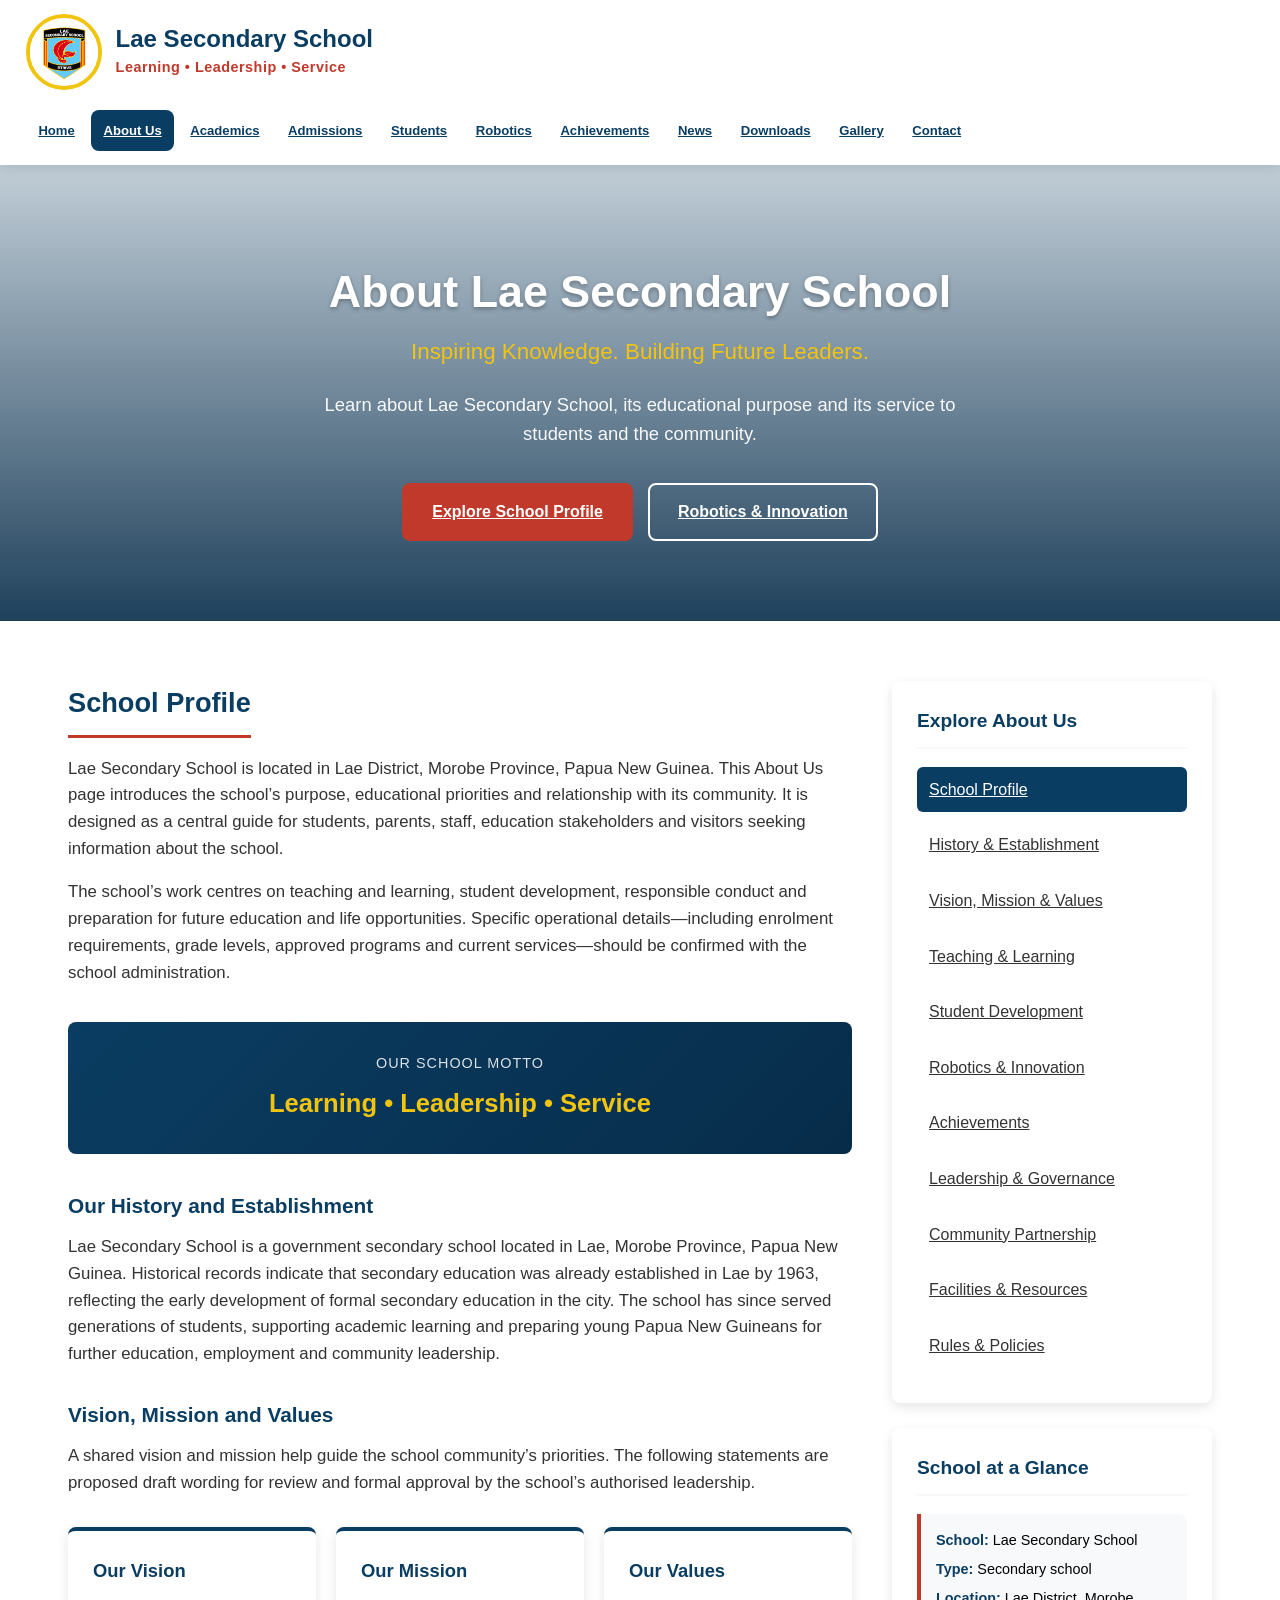
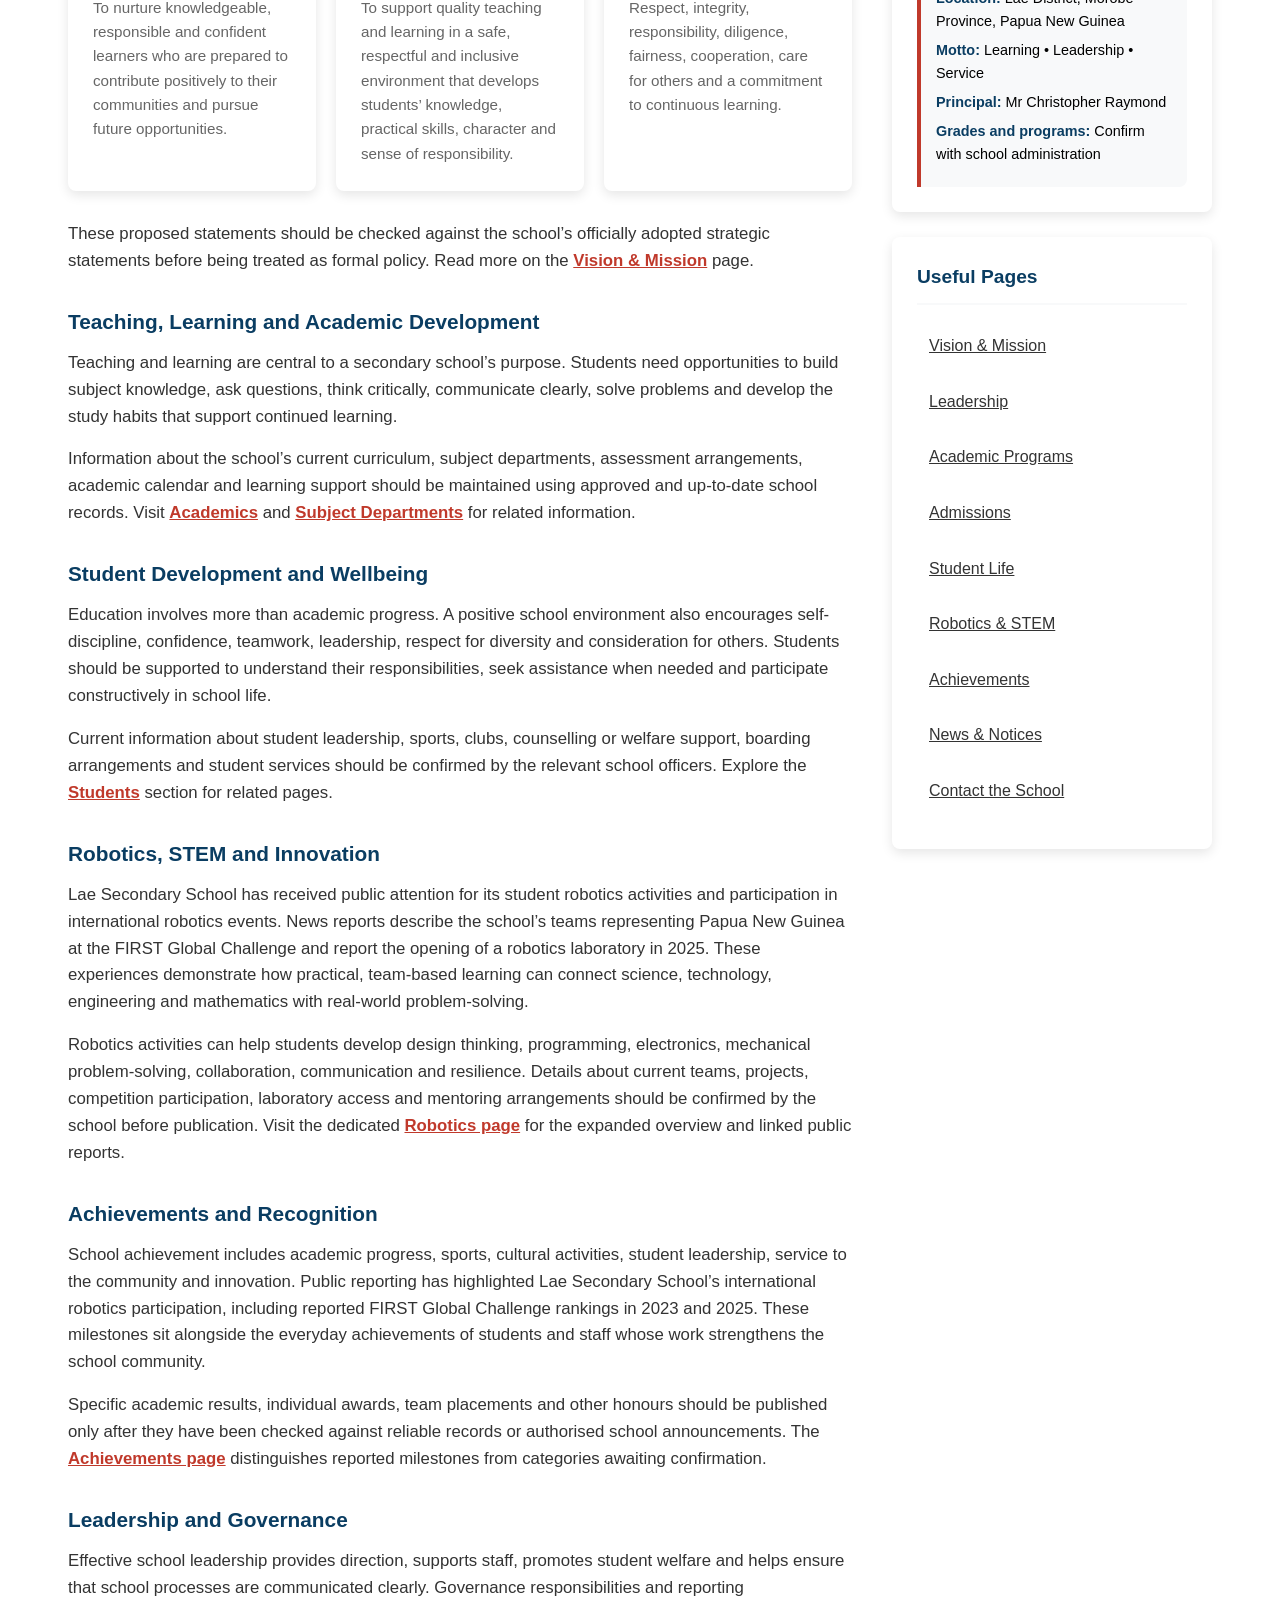
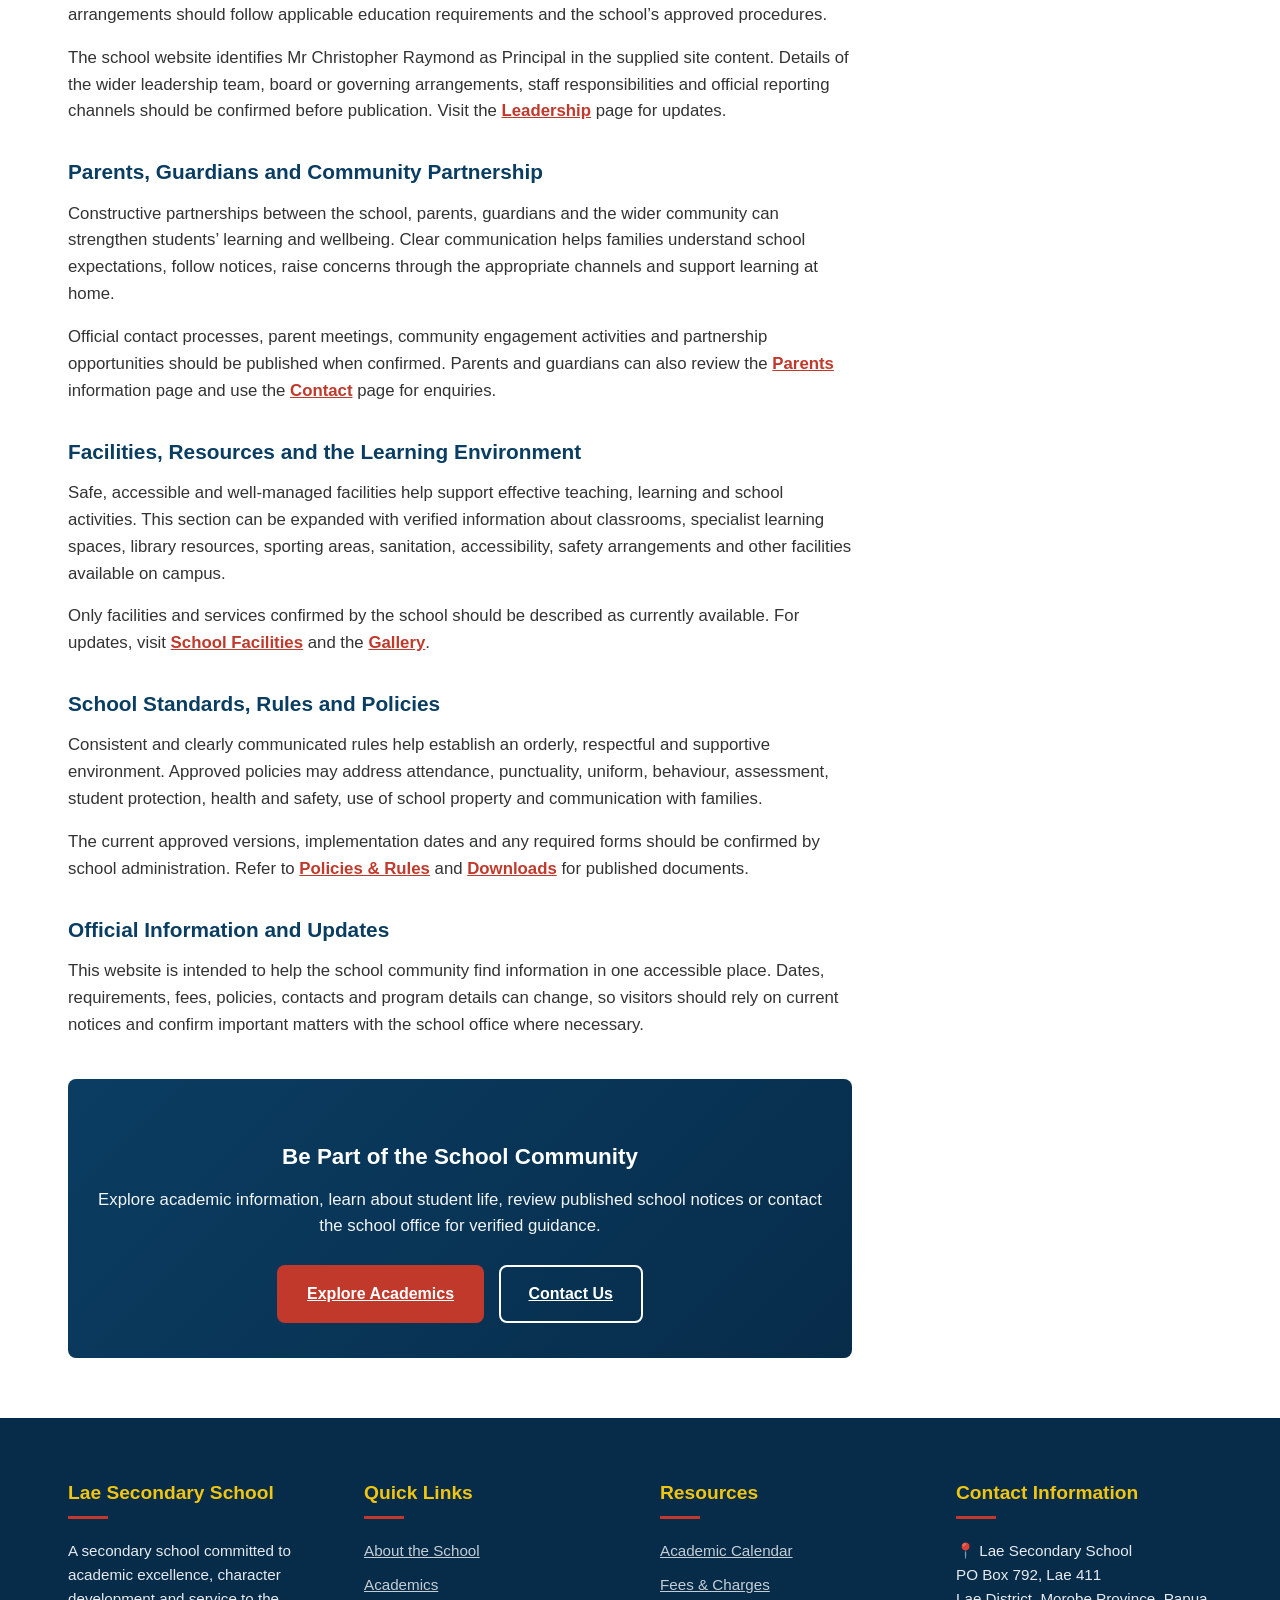
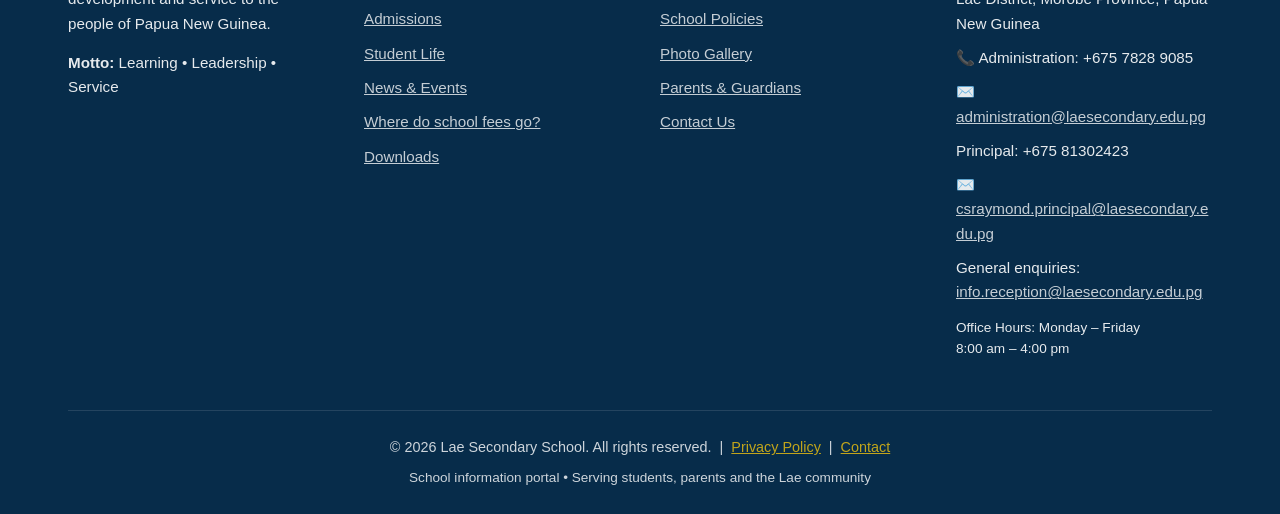
==== commit faca3d15: "Update about.html" ====
--- a/about.html
+++ b/about.html
@@ -14,7 +14,7 @@
 
     <title>About Us | Lae Secondary School</title>
     
-    <link rel="icon" href="images/school-logo.png" type="image/x-icon">
+    <link rel="icon" href="school-logo.png" type="image/x-icon">
     
     <style>
         /* ===== CSS RESET & BASE ===== */
@@ -266,7 +266,7 @@
         /* ===== HERO SECTION ===== */
         .hero {
             background: linear-gradient(rgba(10, 61, 98, 0.25), rgba(7, 44, 74, 0.9)), 
-                        url('images/about-hero.png') center/cover no-repeat;
+                        url('about-hero.png') center/cover no-repeat;
             color: var(--white);
             padding: 100px 0 80px;
             text-align: center;
@@ -995,7 +995,7 @@
         <div class="header-main">
             <div class="logo-area">
                 <div class="logo-placeholder">
-                    <img src="images/school-logo.png"
+                    <img src="school-logo.png"
                          alt="Lae Secondary School Logo"
                          class="school-logo">
                 </div>
